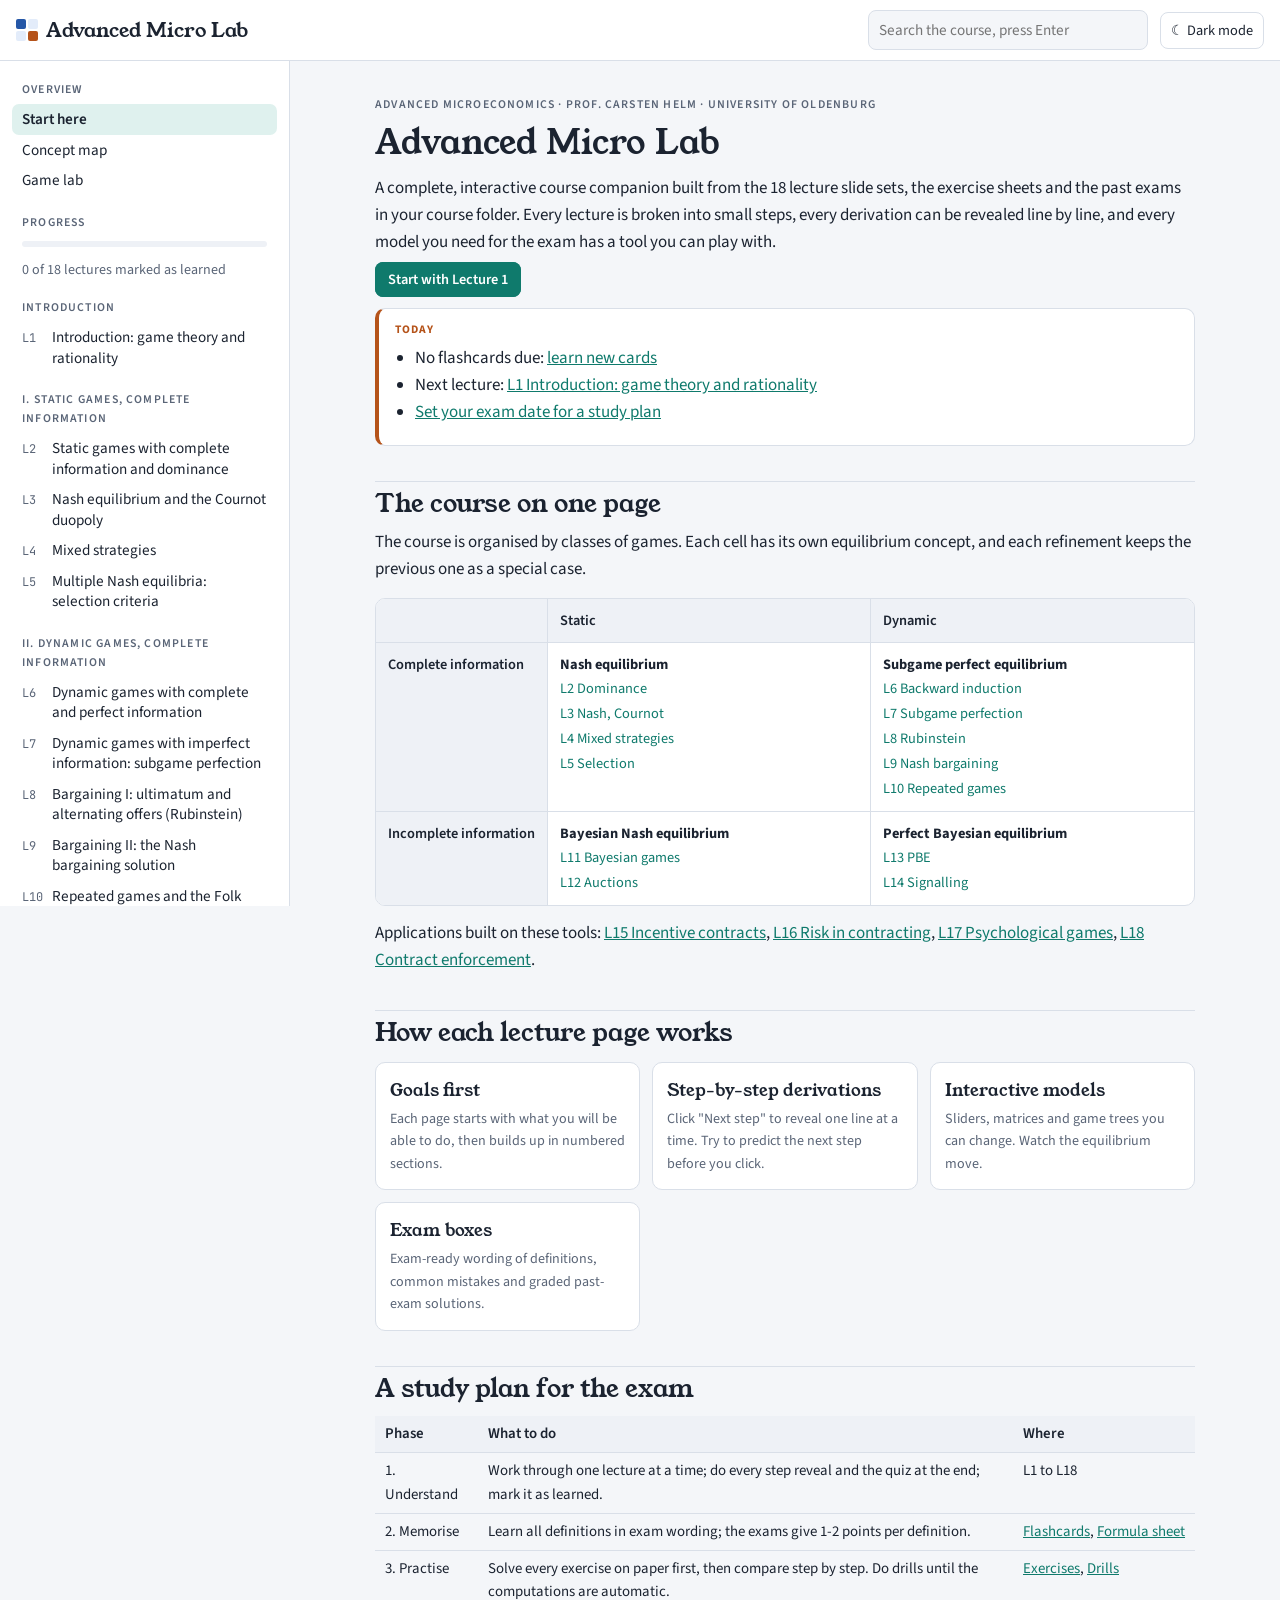
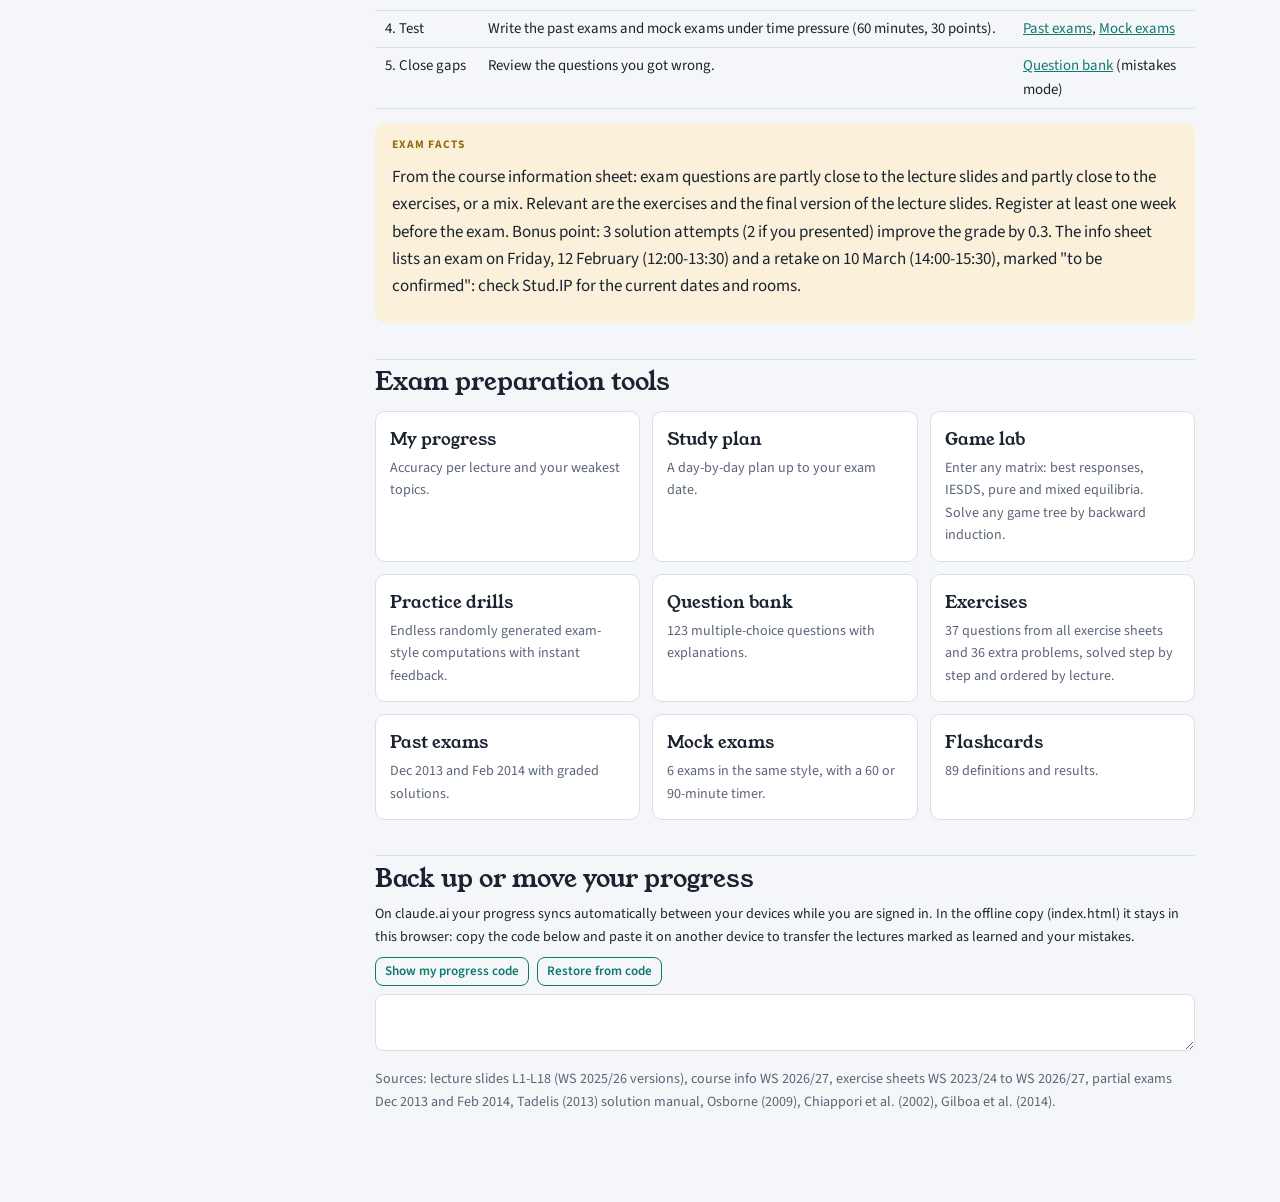
==== app/index.html @ cdda1985 "Advanced Micro Lab: interactive study app for Advanced Microeconomics" ====
<!doctype html>
<html lang="en">
<head>
<meta charset="utf-8">
<meta name="viewport" content="width=device-width, initial-scale=1, viewport-fit=cover">
<title>Advanced Micro Lab</title>
<meta name="claude:viewport-fit-sides" content="cover">
<link rel="preconnect" href="https://fonts.googleapis.com">
<link rel="stylesheet" href="https://fonts.googleapis.com/css2?family=Young+Serif&family=Source+Sans+3:ital,wght@0,400;0,600;0,700;1,400&family=JetBrains+Mono:wght@400;600;700&display=swap">
<link rel="stylesheet" href="style.css">
<script>
window.MathJax = { tex: { inlineMath: [['\\(', '\\)']], displayMath: [['\\[', '\\]']] }, svg: { fontCache: 'global' }, startup: { typeset: false }, options: { enableMenu: false } };
</script>
<script src="vendor/tex-svg.min.js" async id="MathJax-script" onerror="var s=document.createElement('script');s.src='https://cdnjs.cloudflare.com/ajax/libs/mathjax/3.2.2/es5/tex-svg.min.js';s.async=true;s.onload=function(){var w=setInterval(function(){if(window.MathJax&&MathJax.typesetPromise){clearInterval(w);MathJax.typesetPromise([document.getElementById('main')]).catch(function(){});}},100)};document.head.appendChild(s);"></script>
</head>
<body>
<header class="topbar">
  <button class="iconbtn" id="menuBtn" type="button" aria-label="Open course menu">Menu</button>
  <a class="brand" href="#home"><span class="brand-mark" aria-hidden="true"><span></span><span></span><span></span><span></span></span><span class="brand-text"><span class="bt-long">Advanced </span>Micro Lab</span></a>
  <span class="spacer"></span>
  <div class="search"><input id="search" type="search" placeholder="Search the course, press Enter" aria-label="Search"></div>
  <button class="iconbtn" id="searchBtn" type="button" aria-label="Search the course" aria-expanded="false">Search</button>
  <button class="iconbtn" id="themeBtn" type="button">Theme</button>
</header>
<div class="shell">
  <aside class="sidebar" id="sidebar"><nav id="nav" aria-label="Course"></nav></aside>
  <main id="main"></main>
</div>
<script src="core.js"></script>
<script src="tree-solutions.js"></script>
<script src="content-a.js"></script>
<script src="content-b.js"></script>
<script src="content-c.js"></script>
<script src="content-d.js"></script>
<script src="content-e.js"></script>
<script src="content-f.js"></script>
<script src="content-g.js"></script>
<script src="content-h.js"></script>
<script src="content-i.js"></script>
<script src="content-j.js"></script>
<script src="exercise-tools.js"></script>
<script src="widgets.js"></script>
<script src="ai.js"></script>
<script src="cloud.js"></script>
<script src="app.js"></script>
<script>
document.getElementById('MathJax-script').addEventListener('load', function () {
  var wait = setInterval(function () { if (window.MathJax && MathJax.typesetPromise) { clearInterval(wait); MathJax.typesetPromise([document.getElementById('main')]).catch(function () {}); } }, 100);
});
</script>
</body>
</html>
---- app/style.css ----
/* Layout: sticky top bar, left course map, centered reading column; widgets break slightly wider than text. */
:root {
  --paper: #f4f6f9;
  --surface: #ffffff;
  --surface-2: #eef1f6;
  --ink: #1b2330;
  --muted: #5a6577;
  --line: #d9dfe8;
  --accent: #0f7a6c;
  --accent-soft: #dff1ee;
  --p1: #2557a7;
  --p1-soft: #e3ecfa;
  --p2: #b5531a;
  --p2-soft: #fbeadf;
  --good: #1f8a4c;
  --good-soft: #e1f3e8;
  --bad: #b93a2e;
  --bad-soft: #f8e3e0;
  --warn: #9a6a12;
  --warn-soft: #fbf0d9;
  --ne: #f5d76e;
  --shadow: 0 1px 2px rgba(20, 30, 50, .06), 0 4px 14px rgba(20, 30, 50, .05);
  --f-display: "Young Serif", "Georgia", "Times New Roman", serif;
  --f-body: "Source Sans 3", "Segoe UI", "Helvetica Neue", Arial, sans-serif;
  --f-mono: "JetBrains Mono", "SFMono-Regular", Menlo, Consolas, monospace;
  --radius: 10px;
}
@media (prefers-color-scheme: dark) {
  :root:not([data-theme="light"]) {
    --paper: #12161d; --surface: #1a2029; --surface-2: #222a35; --ink: #e5e9f0; --muted: #9aa5b5; --line: #2d3644;
    --accent: #3cc2ae; --accent-soft: #163a36; --p1: #84aef2; --p1-soft: #1c2a42; --p2: #f0a066; --p2-soft: #3a2618;
    --good: #5fcf8c; --good-soft: #17301f; --bad: #f08578; --bad-soft: #3a1d1a; --warn: #e6b955; --warn-soft: #352a12;
    --ne: #6b5a17; --shadow: 0 1px 2px rgba(0,0,0,.3); color-scheme: dark;
  }
}
:root[data-theme="dark"] {
  --paper: #12161d; --surface: #1a2029; --surface-2: #222a35; --ink: #e5e9f0; --muted: #9aa5b5; --line: #2d3644;
  --accent: #3cc2ae; --accent-soft: #163a36; --p1: #84aef2; --p1-soft: #1c2a42; --p2: #f0a066; --p2-soft: #3a2618;
  --good: #5fcf8c; --good-soft: #17301f; --bad: #f08578; --bad-soft: #3a1d1a; --warn: #e6b955; --warn-soft: #352a12;
  --ne: #6b5a17; --shadow: 0 1px 2px rgba(0,0,0,.3); color-scheme: dark;
}

* { box-sizing: border-box; }
html, body { background: var(--paper); color: var(--ink); }
body { font-family: var(--f-body); font-size: 17px; line-height: 1.6; margin: 0; }
body::before { content: ""; position: fixed; inset: 0 0 auto; height: env(safe-area-inset-top, 0px); z-index: 10; background: var(--surface); }
a { color: var(--accent); }
:focus-visible { outline: 2px solid var(--accent); outline-offset: 2px; border-radius: 4px; }
h1, h2, h3, h4 { font-family: var(--f-display); font-weight: 400; text-wrap: balance; line-height: 1.25; }
h1 { font-size: 2.1rem; margin: .2em 0 .3em; }
h2 { font-size: 1.55rem; margin: 2.2rem 0 .6rem; padding-top: .4rem; border-top: 1px solid var(--line); }
h3 { font-size: 1.22rem; margin: 1.6rem 0 .5rem; }
h4 { font-size: 1.05rem; margin: 1.2rem 0 .4rem; }
p { margin: .6em 0; }
code, .mono { font-family: var(--f-mono); font-size: .88em; }
.muted { color: var(--muted); }
.small { font-size: .88rem; }
.eyebrow { font-size: .74rem; letter-spacing: .1em; text-transform: uppercase; color: var(--muted); font-weight: 600; }

/* top bar */
.topbar {
  position: sticky; top: env(safe-area-inset-top, 0px); z-index: 20; background: var(--surface);
  border-bottom: 1px solid var(--line); display: flex; align-items: center; gap: 12px;
  padding-block: 10px; padding-left: max(16px, env(safe-area-inset-left, 0px)); padding-right: max(16px, env(safe-area-inset-right, 0px));
}
.brand { font-family: var(--f-display); font-size: 1.25rem; color: var(--ink); text-decoration: none; white-space: nowrap; display: flex; align-items: center; gap: 8px; }
.brand-mark { display: inline-grid; grid-template-columns: 1fr 1fr; width: 22px; height: 22px; gap: 2px; }
.brand-mark span { border-radius: 2px; background: var(--p1-soft); }
.brand-mark span:nth-child(1) { background: var(--p1); }
.brand-mark span:nth-child(4) { background: var(--p2); }
.topbar .spacer { flex: 1; }
.search { flex: 0 1 280px; min-width: 0; }
.search input { width: 100%; padding: 7px 10px; border: 1px solid var(--line); border-radius: 8px; background: var(--paper); color: var(--ink); font: inherit; font-size: .95rem; }
.iconbtn { border: 1px solid var(--line); background: var(--surface); color: var(--ink); border-radius: 8px; padding: 6px 10px; cursor: pointer; font: inherit; font-size: .9rem; }
.iconbtn:hover { border-color: var(--accent); }
#menuBtn { display: none; }

/* shell */
.shell { display: grid; grid-template-columns: 290px minmax(0, 1fr); min-height: calc(100vh - 56px); }
.sidebar { border-right: 1px solid var(--line); background: var(--surface); padding: 16px 12px 40px; position: sticky; top: calc(env(safe-area-inset-top, 0px) + 55px); height: calc(100vh - 55px); overflow-y: auto; }
.nav-group { margin-bottom: 14px; }
.nav-group > .eyebrow { padding: 4px 10px; display: block; }
.nav a { display: flex; align-items: baseline; gap: 8px; padding: 5px 10px; border-radius: 7px; color: var(--ink); text-decoration: none; font-size: .95rem; line-height: 1.35; }
.nav a:hover { background: var(--surface-2); }
.nav a.active { background: var(--accent-soft); color: var(--ink); font-weight: 600; }
.nav a .num { font-family: var(--f-mono); font-size: .75rem; color: var(--muted); min-width: 22px; }
.nav a .done { margin-left: auto; color: var(--good); font-size: .8rem; }
.progressbar { height: 6px; background: var(--surface-2); border-radius: 4px; overflow: hidden; margin: 4px 10px 12px; }
.progressbar > div { height: 100%; background: var(--accent); width: 0; transition: width .3s; }

main { min-width: 0; padding-block: 28px 80px; padding-left: max(16px, env(safe-area-inset-left, 0px)); padding-right: max(16px, env(safe-area-inset-right, 0px)); }
.page { max-width: 820px; margin: 0 auto; }
.page.wide { max-width: 1040px; }

/* lesson header */
.lesson-head { display: grid; gap: 6px; margin-bottom: 18px; }
.lesson-meta { display: flex; flex-wrap: wrap; gap: 8px; }
.chip { display: inline-flex; align-items: center; gap: 4px; font-size: .78rem; padding: 2px 9px; border-radius: 999px; background: var(--surface-2); color: var(--muted); border: 1px solid var(--line); }
.chip.p1 { background: var(--p1-soft); color: var(--p1); border-color: transparent; }
.chip.p2 { background: var(--p2-soft); color: var(--p2); border-color: transparent; }
.chip.acc { background: var(--accent-soft); color: var(--accent); border-color: transparent; }
.goals { background: var(--surface); border: 1px solid var(--line); border-radius: var(--radius); padding: 12px 18px; }
.goals ul { margin: 6px 0; padding-left: 20px; }
.toc { display: flex; flex-wrap: wrap; gap: 6px; margin: 12px 0 0; }
.toc a { font-size: .82rem; text-decoration: none; padding: 3px 9px; border-radius: 6px; border: 1px solid var(--line); color: var(--muted); background: var(--surface); }
.toc a:hover { color: var(--accent); border-color: var(--accent); }

/* boxes */
.box { border-radius: var(--radius); padding: 12px 16px; margin: 14px 0; border: 1px solid var(--line); background: var(--surface); }
.box > .lbl { font-size: .72rem; letter-spacing: .09em; text-transform: uppercase; font-weight: 700; display: block; margin-bottom: 2px; }
.box.def { border-left: 4px solid var(--p1); }
.box.def > .lbl { color: var(--p1); }
.box.en { background: var(--surface-2); border-style: dashed; }
.box.en > .lbl { color: var(--muted); }
.box.en p, .box.en li { font-style: italic; }
.box.ex { border-left: 4px solid var(--accent); }
.box.ex > .lbl { color: var(--accent); }
.box.intu { background: var(--accent-soft); border-color: transparent; }
.box.intu > .lbl { color: var(--accent); }
.box.warn { background: var(--bad-soft); border-color: transparent; }
.box.warn > .lbl { color: var(--bad); }
.box.tip { background: var(--warn-soft); border-color: transparent; }
.box.tip > .lbl { color: var(--warn); }
.box.thm { border-left: 4px solid var(--p2); }
.box.thm > .lbl { color: var(--p2); }
.box ul, .box ol { padding-left: 20px; margin: 6px 0; }

/* step reveal */
.reveal { border: 1px solid var(--line); border-radius: var(--radius); background: var(--surface); margin: 14px 0; overflow: hidden; }
.reveal-head { display: flex; align-items: center; gap: 10px; padding: 10px 14px; background: var(--surface-2); flex-wrap: wrap; }
.reveal-head strong { flex: 1; min-width: 160px; }
.reveal ol.steps { margin: 0; padding: 10px 16px 12px 40px; }
.reveal ol.steps > li { margin: 6px 0; padding: 4px 0; }
.reveal ol.steps > li.hidden-step { display: none; }
.reveal ol.steps > li.just { animation: fadein .35s ease; }
@keyframes fadein { from { opacity: .2; transform: translateY(4px); } to { opacity: 1; transform: none; } }
@media (prefers-reduced-motion: reduce) { * { animation: none !important; transition: none !important; } }
.btn { border: 1px solid var(--accent); background: var(--accent); color: var(--surface); padding: 6px 12px; border-radius: 8px; cursor: pointer; font: inherit; font-size: .9rem; font-weight: 600; }
.btn.ghost { background: transparent; color: var(--accent); }
.btn:disabled { opacity: .45; cursor: default; }
.btn.sm { padding: 3px 9px; font-size: .82rem; }

details.sol { border: 1px solid var(--line); border-radius: var(--radius); background: var(--surface); margin: 10px 0; }
details.sol > summary { cursor: pointer; padding: 9px 14px; font-weight: 600; color: var(--accent); list-style: none; }
details.sol > summary::-webkit-details-marker { display: none; }
details.sol > summary::before { content: "+ "; font-family: var(--f-mono); }
details.sol[open] > summary::before { content: "- "; }
details.sol > .sol-body { padding: 4px 16px 12px; border-top: 1px solid var(--line); }

/* payoff matrices */
.mxwrap { overflow-x: auto; margin: 12px 0; }
table.mx { border-collapse: collapse; margin: 0 auto; font-family: var(--f-mono); font-size: .92rem; }
table.mx td, table.mx th { padding: 7px 12px; text-align: center; border: 1px solid var(--line); white-space: nowrap; }
table.mx th { font-family: var(--f-body); font-weight: 600; font-size: .85rem; background: var(--surface-2); }
table.mx th.pl1 { color: var(--p1); }
table.mx th.pl2 { color: var(--p2); }
table.mx th.blank { background: transparent; border: none; }
table.mx td { background: var(--surface); }
table.mx td.ne { background: var(--ne); }
table.mx td.dead { opacity: .3; text-decoration: line-through; }
table.mx .u1 { color: var(--p1); }
table.mx .u2 { color: var(--p2); }
table.mx .br { text-decoration: underline; text-decoration-thickness: 2px; text-underline-offset: 3px; font-weight: 700; }
.mxcap { text-align: center; font-size: .82rem; color: var(--muted); margin-top: 4px; }

/* data tables */
.tbl { overflow-x: auto; margin: 12px 0; }
.tbl table { border-collapse: collapse; width: 100%; font-size: .93rem; }
.tbl th, .tbl td { border-bottom: 1px solid var(--line); padding: 6px 10px; text-align: left; vertical-align: top; }
.tbl th { font-weight: 600; background: var(--surface-2); }
.tbl td.num, .tbl th.num { text-align: right; font-variant-numeric: tabular-nums; font-family: var(--f-mono); font-size: .88rem; }

/* widgets */
.w { margin: 18px 0; }
.widget { border: 1px solid var(--line); background: var(--surface); border-radius: 12px; box-shadow: var(--shadow); overflow: hidden; }
.widget-head { display: flex; align-items: center; gap: 10px; padding: 10px 16px; border-bottom: 1px solid var(--line); flex-wrap: wrap; }
.widget-head .ttl { font-weight: 700; flex: 1; min-width: 180px; }
.widget-head .tag { font-size: .7rem; letter-spacing: .1em; text-transform: uppercase; color: var(--accent); font-weight: 700; }
.widget-body { padding: 14px 16px; display: grid; gap: 12px; }
.wgrid { display: grid; grid-template-columns: minmax(0, 1fr) minmax(0, 1fr); gap: 16px; align-items: start; }
.wgrid > * { min-width: 0; }
.controls { display: grid; gap: 10px; }
.ctl { display: grid; grid-template-columns: minmax(80px, auto) 1fr 64px; gap: 10px; align-items: center; font-size: .92rem; }
.ctl input[type=range] { width: 100%; accent-color: var(--accent); }
.ctl output { font-family: var(--f-mono); font-size: .86rem; text-align: right; font-variant-numeric: tabular-nums; }
.readout { background: var(--surface-2); border-radius: 8px; padding: 10px 12px; font-size: .93rem; }
.readout .big { font-family: var(--f-mono); font-size: 1.05rem; font-weight: 700; }
.kv { display: grid; grid-template-columns: auto 1fr; gap: 3px 14px; font-variant-numeric: tabular-nums; }
.kv dt { color: var(--muted); }
.kv dd { margin: 0; font-family: var(--f-mono); font-size: .9rem; }
svg.plot { width: 100%; height: auto; display: block; }
svg.plot text { fill: var(--muted); font-family: var(--f-body); font-size: 11px; }
svg.plot .axis { stroke: var(--muted); stroke-width: 1; }
svg.plot .grid { stroke: var(--line); stroke-width: 1; }
svg.plot .c1 { stroke: var(--p1); fill: none; stroke-width: 2.5; }
svg.plot .c2 { stroke: var(--p2); fill: none; stroke-width: 2.5; }
svg.plot .ca { stroke: var(--accent); fill: none; stroke-width: 2.5; }
svg.plot .cm { stroke: var(--muted); fill: none; stroke-width: 1.5; stroke-dasharray: 4 4; }
svg.plot .dot { fill: var(--ink); }
svg.plot .dot-a { fill: var(--accent); }
svg.plot .dot-1 { fill: var(--p1); }
svg.plot .dot-2 { fill: var(--p2); }
svg.plot .area { fill: var(--accent-soft); stroke: none; }
svg.plot .area2 { fill: var(--p1-soft); stroke: none; }
svg.plot text.lbl1 { fill: var(--p1); font-weight: 600; }
svg.plot text.lbl2 { fill: var(--p2); font-weight: 600; }
svg.plot text.lbla { fill: var(--accent); font-weight: 600; }
svg.plot text.ink { fill: var(--ink); }
.legend { display: flex; gap: 14px; flex-wrap: wrap; font-size: .82rem; color: var(--muted); }
.legend span::before { content: ""; display: inline-block; width: 14px; height: 3px; margin-right: 5px; vertical-align: middle; background: currentColor; }
.legend .l1 { color: var(--p1); } .legend .l2 { color: var(--p2); } .legend .la { color: var(--accent); } .legend .lm { color: var(--muted); }
select, input[type=number], input[type=text], input[type=password], input[type=date] { font: inherit; font-size: .92rem; padding: 5px 8px; border: 1px solid var(--line); border-radius: 7px; background: var(--surface); color: var(--ink); }
input[type=number] { width: 80px; }
.row { display: flex; gap: 8px; flex-wrap: wrap; align-items: center; }
.pill { display: inline-block; padding: 1px 9px; border-radius: 999px; font-size: .8rem; font-weight: 600; }
.pill.ok { background: var(--good-soft); color: var(--good); }
.pill.no { background: var(--bad-soft); color: var(--bad); }
.pill.mid { background: var(--warn-soft); color: var(--warn); }
.log { font-size: .9rem; display: grid; gap: 4px; }
.log div { padding: 4px 8px; border-radius: 6px; background: var(--surface-2); }

/* matrix lab */
.edit-mx { border-collapse: collapse; margin: 0 auto; }
.edit-mx td, .edit-mx th { border: 1px solid var(--line); padding: 4px; text-align: center; }
.edit-mx th { background: var(--surface-2); font-size: .85rem; }
.edit-mx input { width: 46px; text-align: center; padding: 3px; font-family: var(--f-mono); font-size: .85rem; }
.edit-mx input.i1 { color: var(--p1); }
.edit-mx input.i2 { color: var(--p2); }
.edit-mx input.lab { width: 64px; font-family: var(--f-body); }
.edit-mx td.ne { background: var(--ne); }
.edit-mx td.dead { opacity: .3; }
.edit-mx input.br { font-weight: 800; text-decoration: underline; }

/* tree */
svg.tree { width: 100%; height: auto; display: block; }
svg.tree .edge { stroke: var(--muted); stroke-width: 1.6; }
svg.tree .edge.on { stroke: var(--accent); stroke-width: 3.5; }
svg.tree .edge.off { stroke-dasharray: 3 4; opacity: .5; }
svg.tree .node { fill: var(--surface); stroke: var(--ink); stroke-width: 1.5; }
svg.tree .node.p1 { fill: var(--p1); stroke: var(--p1); }
svg.tree .node.p2 { fill: var(--p2); stroke: var(--p2); }
svg.tree .node.p3 { fill: var(--good); stroke: var(--good); }
svg.tree .node.nat { fill: var(--surface); stroke: var(--muted); }
svg.tree .node.solved { stroke: var(--accent); stroke-width: 4; }
svg.tree .term { fill: var(--muted); }
svg.tree text { font-family: var(--f-body); font-size: 12px; fill: var(--ink); }
svg.tree text.act { fill: var(--muted); font-style: italic; }
svg.tree text.pl { font-weight: 700; font-size: 12px; }
svg.tree text.pay1 { fill: var(--p1); font-family: var(--f-mono); font-size: 11.5px; font-weight: 600; }
svg.tree text.pay2 { fill: var(--p2); font-family: var(--f-mono); font-size: 11.5px; font-weight: 600; }
svg.tree text.pay3 { fill: var(--good); font-family: var(--f-mono); font-size: 11.5px; font-weight: 600; }
svg.tree text.val { fill: var(--accent); font-family: var(--f-mono); font-size: 11px; font-weight: 700; }
svg.tree .info { stroke: var(--muted); stroke-width: 1.5; stroke-dasharray: 5 4; fill: none; }
.treewrap { overflow-x: auto; }
.treewrap svg { min-width: 380px; }

/* quiz */
.quiz { border: 1px solid var(--line); border-radius: var(--radius); background: var(--surface); padding: 14px 16px; margin: 18px 0; }
.quiz .qhead { display: flex; justify-content: space-between; gap: 10px; align-items: baseline; flex-wrap: wrap; }
.q { padding: 10px 0; border-top: 1px solid var(--line); }
.q:first-of-type { border-top: none; }
.q .qt { font-weight: 600; margin-bottom: 6px; }
.opts { display: grid; gap: 6px; }
.opt { text-align: left; border: 1px solid var(--line); background: var(--surface); color: var(--ink); border-radius: 8px; padding: 7px 11px; cursor: pointer; font: inherit; font-size: .95rem; }
.opt:hover:not(:disabled) { border-color: var(--accent); }
.opt.right { background: var(--good-soft); border-color: var(--good); }
.opt.wrong { background: var(--bad-soft); border-color: var(--bad); }
.opt:disabled { cursor: default; }
.why { margin-top: 8px; font-size: .93rem; padding: 8px 11px; background: var(--surface-2); border-radius: 8px; }

/* cards & home */
.grid-cards { display: grid; grid-template-columns: repeat(auto-fill, minmax(230px, 1fr)); gap: 12px; margin: 14px 0; }
.card { border: 1px solid var(--line); border-radius: var(--radius); background: var(--surface); padding: 14px; text-decoration: none; color: var(--ink); display: grid; gap: 4px; align-content: start; }
.card:hover { border-color: var(--accent); }
.card .t { font-family: var(--f-display); font-size: 1.05rem; }
.card .d { font-size: .88rem; color: var(--muted); }
.quad { display: grid; grid-template-columns: auto 1fr 1fr; gap: 0; border: 1px solid var(--line); border-radius: var(--radius); overflow: hidden; background: var(--surface); margin: 14px 0; }
.quad > div { padding: 10px 12px; border-right: 1px solid var(--line); border-bottom: 1px solid var(--line); font-size: .9rem; }
.quad > div:nth-child(3n) { border-right: none; }
.quad > div:nth-last-child(-n+3) { border-bottom: none; }
.quad .hd { background: var(--surface-2); font-weight: 600; }
.quad a { text-decoration: none; display: block; padding: 1px 0; }

.flash { perspective: 1000px; max-width: 560px; margin: 0 auto; }
.flash-inner { min-height: 220px; border: 1px solid var(--line); border-radius: 14px; background: var(--surface); box-shadow: var(--shadow); padding: 22px; display: grid; align-content: center; gap: 10px; cursor: pointer; text-align: center; }
.flash-inner .front { font-family: var(--f-display); font-size: 1.35rem; }
.flash-inner .back { font-size: 1rem; text-align: left; }

.drill { border: 1px solid var(--line); border-radius: var(--radius); background: var(--surface); padding: 14px 16px; margin: 12px 0; display: grid; gap: 10px; }
.drill .ans { display: flex; gap: 8px; flex-wrap: wrap; align-items: center; }
.drill .ans input { width: 110px; }

.timer { font-family: var(--f-mono); font-size: 1.3rem; font-weight: 700; }
.mark-done { display: flex; justify-content: space-between; align-items: center; gap: 12px; flex-wrap: wrap; border: 1px solid var(--line); background: var(--surface); border-radius: var(--radius); padding: 12px 16px; margin-top: 30px; }
.pager { display: flex; justify-content: space-between; gap: 10px; margin-top: 16px; flex-wrap: wrap; }
.pager a { text-decoration: none; border: 1px solid var(--line); border-radius: 8px; padding: 8px 12px; background: var(--surface); color: var(--ink); max-width: 48%; }
.pager a:hover { border-color: var(--accent); }
.pager .eyebrow { display: block; }
mjx-container { overflow-x: auto; overflow-y: hidden; max-width: 100%; }
mjx-container[display="true"] { padding: 4px 0; }
.searchres a { display: block; padding: 8px 10px; border-bottom: 1px solid var(--line); text-decoration: none; color: var(--ink); }
.searchres a:hover { background: var(--surface-2); }

@media (max-width: 900px) {
  .shell { grid-template-columns: 1fr; }
  .sidebar { position: fixed; top: calc(env(safe-area-inset-top, 0px) + 55px); left: 0; bottom: 0; width: min(320px, 86vw); z-index: 30; transform: translateX(-105%); transition: transform .2s; height: auto; box-shadow: var(--shadow); padding-left: max(12px, env(safe-area-inset-left, 0px)); }
  .sidebar.open { transform: none; }
  #menuBtn { display: inline-block; }
  .wgrid { grid-template-columns: 1fr; }
  .search { display: none; }
  h1 { font-size: 1.7rem; }
  body { font-size: 16px; }
  .quad { grid-template-columns: 1fr; }
  .quad > div { border-right: none; }
  .quad > div:nth-last-child(-n+3) { border-bottom: 1px solid var(--line); }
}

/* Phone-width fixes: brand truncates, inline formulas scroll, selects shrink. */
.brand { min-width: 0; overflow: hidden; }
.brand-text { overflow: hidden; text-overflow: ellipsis; white-space: nowrap; min-width: 0; }
.iconbtn { flex-shrink: 0; }
select { max-width: 100%; }
mjx-container:not([display]) { display: inline-block; max-width: 100%; overflow-x: auto; overflow-y: hidden; vertical-align: middle; }
@media (max-width: 480px) {
  .topbar { gap: 8px; }
  .brand { font-size: 1.05rem; }
  .ctl { grid-template-columns: 1fr 56px; }
  .ctl > span { grid-column: 1 / -1; }
  table.mx td, table.mx th { padding: 6px 8px; }
}

/* Answer boxes, Ask Claude, concept map. */
.ansbox { display: grid; gap: 6px; margin: 10px 0; }
.anstext, .ask-in, .drill textarea { width: 100%; font: inherit; font-size: .95rem; padding: 8px 10px; border: 1px solid var(--line); border-radius: 8px; background: var(--surface); color: var(--ink); resize: vertical; }
.rubric { display: grid; gap: 4px; padding: 8px 10px; border-radius: 8px; background: var(--surface-2); }
.rubric-row { flex-wrap: nowrap; align-items: flex-start; }
.rubric-row span { min-width: 0; }
.ask-log { display: grid; gap: 8px; margin: 6px 0; }
.ask-q { justify-self: end; max-width: 85%; background: var(--accent-soft); padding: 7px 11px; border-radius: 10px; }
.ask-a { max-width: 100%; background: var(--surface-2); padding: 9px 12px; border-radius: 10px; white-space: normal; overflow-wrap: anywhere; }
#syncStatus { flex-shrink: 0; }
svg.cm { width: 100%; height: auto; min-width: 560px; display: block; }
.cm-box { fill: var(--surface); stroke: var(--line); stroke-width: 1.5; }
.cm-title { fill: var(--ink); font-family: var(--f-display); font-size: 18px; }
.cm-sub { fill: var(--muted); font-family: var(--f-body); font-size: 12.5px; font-style: italic; }
.cm-link { fill: var(--accent); font-family: var(--f-body); font-size: 13px; text-decoration: underline; }
.cm-arrow { stroke: var(--p2); stroke-width: 2.2; }
.cm-headfill { fill: var(--p2); }
.cm-label { fill: var(--p2); font-family: var(--f-body); font-size: 12px; font-weight: 600; }
.cm-axis { fill: var(--muted); font-family: var(--f-body); font-size: 11px; letter-spacing: .12em; font-weight: 700; }

/* Exercises page */
#main h2[id], #main h3[id], .exitem { scroll-margin-top: 72px; }
.exitem { padding-top: 6px; border-top: 1px solid var(--line); margin-top: 22px; }
.exitem h3 { margin-top: 10px; }
.exsrc { display: flex; flex-wrap: wrap; gap: 6px; margin: -4px 0 10px; }
.exq { border: 1px solid var(--line); border-left: 4px solid var(--accent); border-radius: 10px; padding: 12px 16px; margin: 8px 0 14px; background: var(--surface); }
.exq .lbl { display: block; font-size: .72rem; letter-spacing: .08em; text-transform: uppercase; color: var(--accent); font-weight: 700; margin-bottom: 6px; }
.exq ol { margin: 6px 0; }
.exq ol li { margin: 4px 0; }

[hidden] { display: none !important; }
.sync-line { font-size: .8rem; color: var(--accent); padding: 4px 10px 0; }
.extabs { display: flex; flex-wrap: wrap; gap: 6px; align-items: center; }
.extabs a.chip { text-decoration: none; }
.extabs a.chip.acc { font-weight: 700; }

/* Phone: search toggle, short brand, icon theme button, form fields, concept map, course grid. */
#searchBtn { display: none; }
.cm-narrow { display: none; }
.drill { grid-template-columns: minmax(0, 1fr); }
.drill > * { min-width: 0; }
.drill input[type=text], .drill input[type=password], .drill select { width: 100%; }
.cm-card { display: grid; gap: 4px; border: 1px solid var(--line); border-radius: var(--radius); background: var(--surface); padding: 10px 12px; }
.cm-step { color: var(--p2); font-size: .85rem; font-weight: 600; padding: 6px 4px; }
@media (max-width: 900px) {
  #searchBtn { display: inline-block; }
  .topbar.search-open .search { display: block; position: absolute; left: 0; right: 0; top: 100%; flex: none; background: var(--surface); border-bottom: 1px solid var(--line); padding: 8px max(16px, env(safe-area-inset-right, 0px)) 8px max(16px, env(safe-area-inset-left, 0px)); }
  .quad .hd-col, .quad .hd-row { display: none; }
  .quad > div[data-k]::before { content: attr(data-k); display: block; font-size: .72rem; letter-spacing: .08em; text-transform: uppercase; color: var(--muted); font-weight: 700; margin-bottom: 4px; }
}
@media (max-width: 640px) {
  .cm-wide { display: none; }
  .cm-narrow { display: grid; gap: 0; margin: 12px 0; }
}
@media (max-width: 480px) {
  .bt-long { display: none; }
  .tb-text { display: none; }
}
.cm-sep { margin: 14px 0 8px; padding-top: 10px; border-top: 2px dashed var(--line); color: var(--p2); font-size: .85rem; font-weight: 600; }
.xt-lecs { display: flex; flex-wrap: wrap; gap: 6px; }
.xt-lecs label { cursor: pointer; }
.exst { margin-top: 10px; align-items: center; }
.exst .btn[aria-pressed="true"] { font-weight: 700; }
.drill #xt-n, .drill #xt-t { width: auto; }
.xt-body .anstext { margin: 4px 0 10px; }
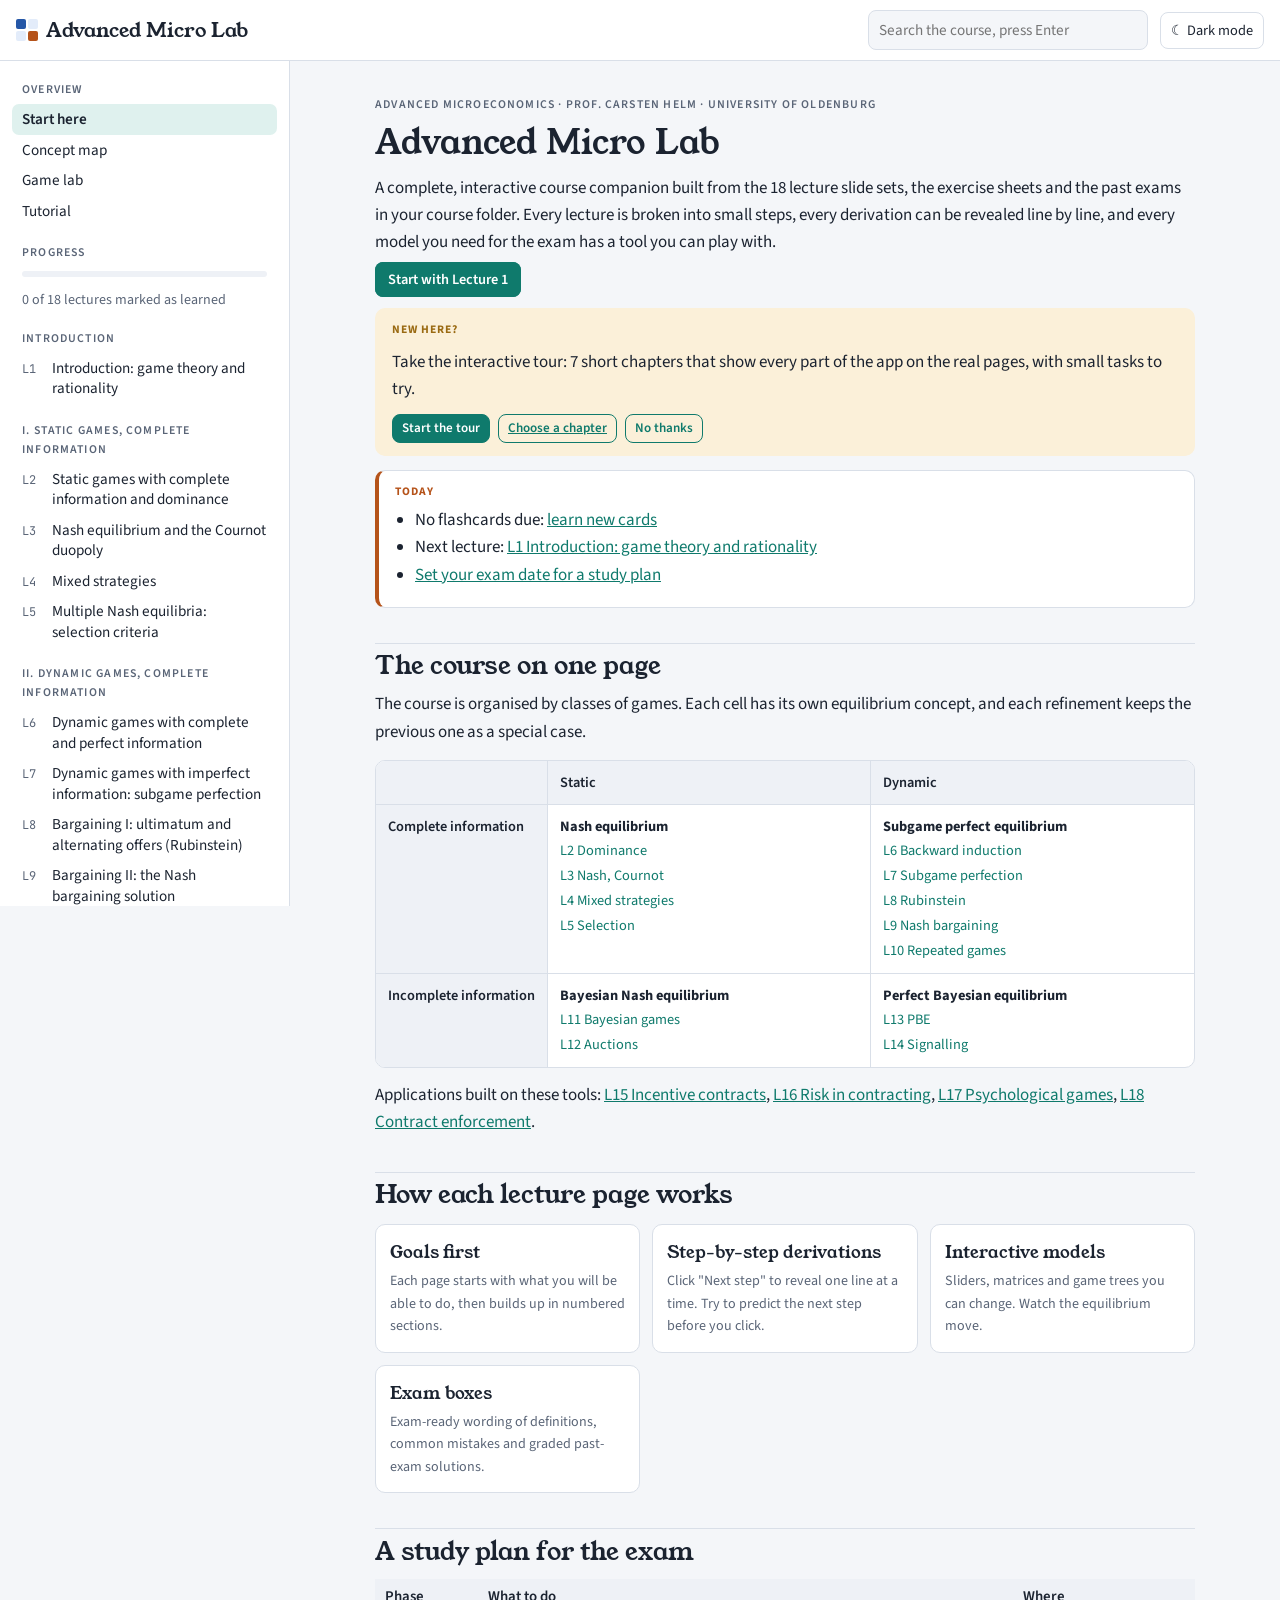
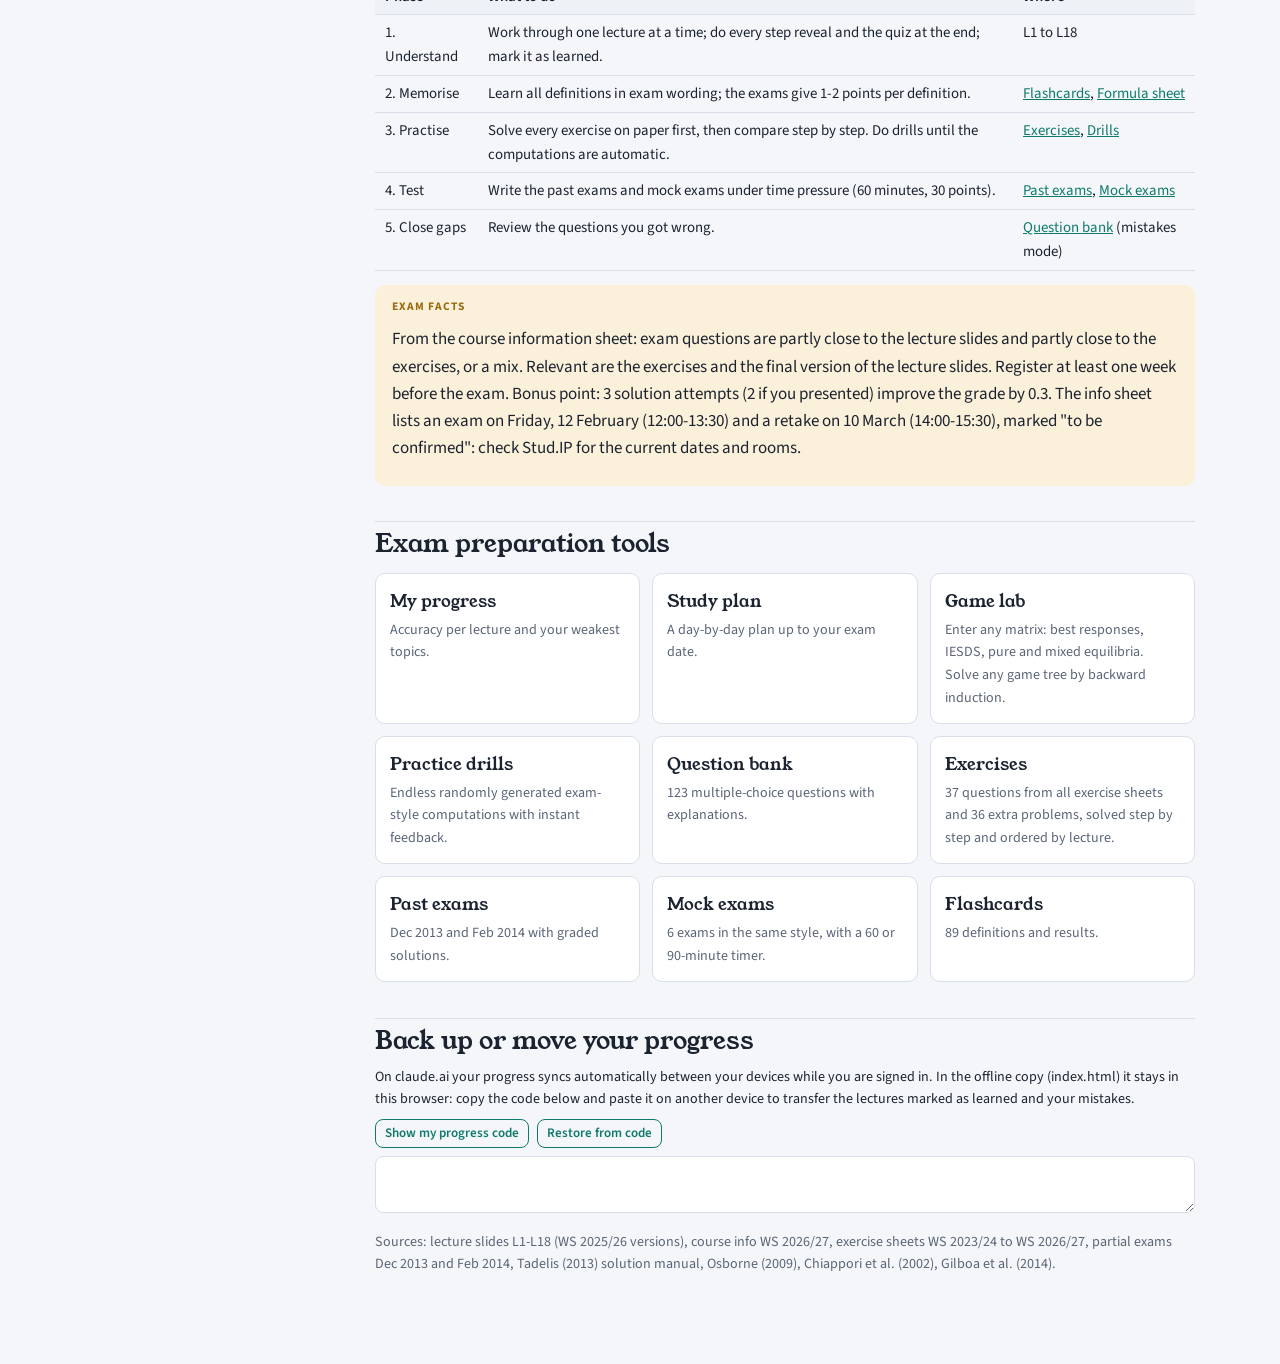
==== commit 02e73d00: "Add an interactive tutorial: guided tour over the real pages in 7 chapters with tasks, resumable" ====
--- a/app/index.html
+++ b/app/index.html
@@ -39,6 +39,7 @@
 <script src="content-i.js"></script>
 <script src="content-j.js"></script>
 <script src="exercise-tools.js"></script>
+<script src="tutorial.js"></script>
 <script src="widgets.js"></script>
 <script src="ai.js"></script>
 <script src="cloud.js"></script>
--- a/app/style.css
+++ b/app/style.css
@@ -394,3 +394,49 @@
 .exst .btn[aria-pressed="true"] { font-weight: 700; }
 .drill #xt-n, .drill #xt-t { width: auto; }
 .xt-body .anstext { margin: 4px 0 10px; }
+.ask-a p { margin: 0 0 8px; }
+.ask-a p:last-child { margin-bottom: 0; }
+.ask-a ul, .ask-a ol { margin: 4px 0 8px; padding-left: 22px; }
+.ask-a li { margin: 3px 0; }
+.ask-a .md-h { font-weight: 700; margin-top: 6px; }
+.ask-a code { font-family: var(--f-mono); font-size: .88em; background: var(--surface); padding: 1px 4px; border-radius: 4px; }
+.ask-a .md-code { font-family: var(--f-mono); font-size: .85em; background: var(--surface); padding: 8px 10px; border-radius: 6px; overflow-x: auto; white-space: pre; }
+.ask-a mjx-container[display="true"] { margin: 6px 0; overflow-x: auto; overflow-y: hidden; }
+.ask-a.streaming::after { content: "▍"; color: var(--accent); animation: blink 1s steps(2) infinite; }
+@keyframes blink { 50% { opacity: 0; } }
+
+/* Ask box: chat-style composer with the button beside the text field. */
+.ask-compose { display: flex; gap: 8px; align-items: flex-end; margin-top: 10px; }
+.ask-compose .ask-in { flex: 1; min-width: 0; min-height: 44px; resize: vertical; }
+.ask-compose .btn { flex-shrink: 0; min-height: 44px; padding: 0 20px; }
+.ask-hint { margin: 6px 0 0; }
+.ask-note { margin: 4px 0 0; color: var(--bad); }
+.ask-note:empty { display: none; }
+
+/* Interactive tutorial */
+.tour { position: fixed; inset: 0; z-index: 100; pointer-events: none; }
+.tour-block { position: fixed; inset: 0; pointer-events: auto; background: transparent; }
+.tour-spot { position: fixed; border-radius: 10px; box-shadow: 0 0 0 4px var(--accent), 0 0 0 9999px rgba(10, 16, 24, .55); transition: all .25s ease; pointer-events: none; }
+.tour-card { position: fixed; z-index: 101; pointer-events: auto; width: min(400px, calc(100vw - 32px)); background: var(--surface); color: var(--ink); border: 1px solid var(--line); border-radius: 14px; box-shadow: 0 18px 50px rgba(0, 0, 0, .35); padding: 16px 18px 14px; }
+.tour-card.center { top: 50%; left: 50%; transform: translate(-50%, -50%); width: min(480px, calc(100vw - 32px)); }
+.tour-card.sheet { left: 0; right: 0; bottom: 0; top: auto; width: auto; border-radius: 16px 16px 0 0; padding-bottom: max(14px, env(safe-area-inset-bottom, 0px)); padding-left: max(16px, env(safe-area-inset-left, 0px)); padding-right: max(16px, env(safe-area-inset-right, 0px)); max-height: 55vh; overflow-y: auto; }
+.tour-card.sheet.top { top: calc(env(safe-area-inset-top, 0px) + 56px); bottom: auto; border-radius: 0 0 16px 16px; }
+.tour-card h3 { margin: 4px 0 6px; font-size: 1.15rem; }
+.tour-meta { font-size: .72rem; letter-spacing: .06em; text-transform: uppercase; color: var(--muted); font-weight: 700; }
+.tour-text { font-size: .95rem; line-height: 1.5; }
+.tour-text p { margin: 6px 0 0; }
+.tour-task { margin-top: 10px; padding: 8px 10px; border-radius: 8px; background: var(--accent-soft); font-size: .92rem; }
+.tour-dots { display: flex; gap: 4px; margin: 12px 0 10px; flex-wrap: wrap; }
+.tour-dots span { width: 18px; height: 4px; border-radius: 2px; background: var(--line); }
+.tour-dots span.past { background: var(--accent-soft); }
+.tour-dots span.on { background: var(--accent); }
+.tour-btns { display: flex; gap: 8px; align-items: center; }
+.tour-btns .spacer { flex: 1; }
+.linkbtn { background: none; border: 0; padding: 0; color: var(--accent); text-decoration: underline; cursor: pointer; font: inherit; font-size: .88rem; margin-left: 4px; }
+.tour-list { display: grid; gap: 10px; margin: 16px 0; }
+.tour-ch { display: flex; gap: 12px; align-items: center; justify-content: space-between; border: 1px solid var(--line); border-radius: var(--radius); background: var(--surface); padding: 12px 14px; }
+.tour-ch h3 { margin: 2px 0 4px; }
+.tour-ch p { margin: 0; }
+.tour-ch > div { min-width: 0; }
+@media (max-width: 480px) { .tour-ch { flex-direction: column; align-items: flex-start; } }
+.tour.nospot .tour-block { background: rgba(10, 16, 24, .55); }
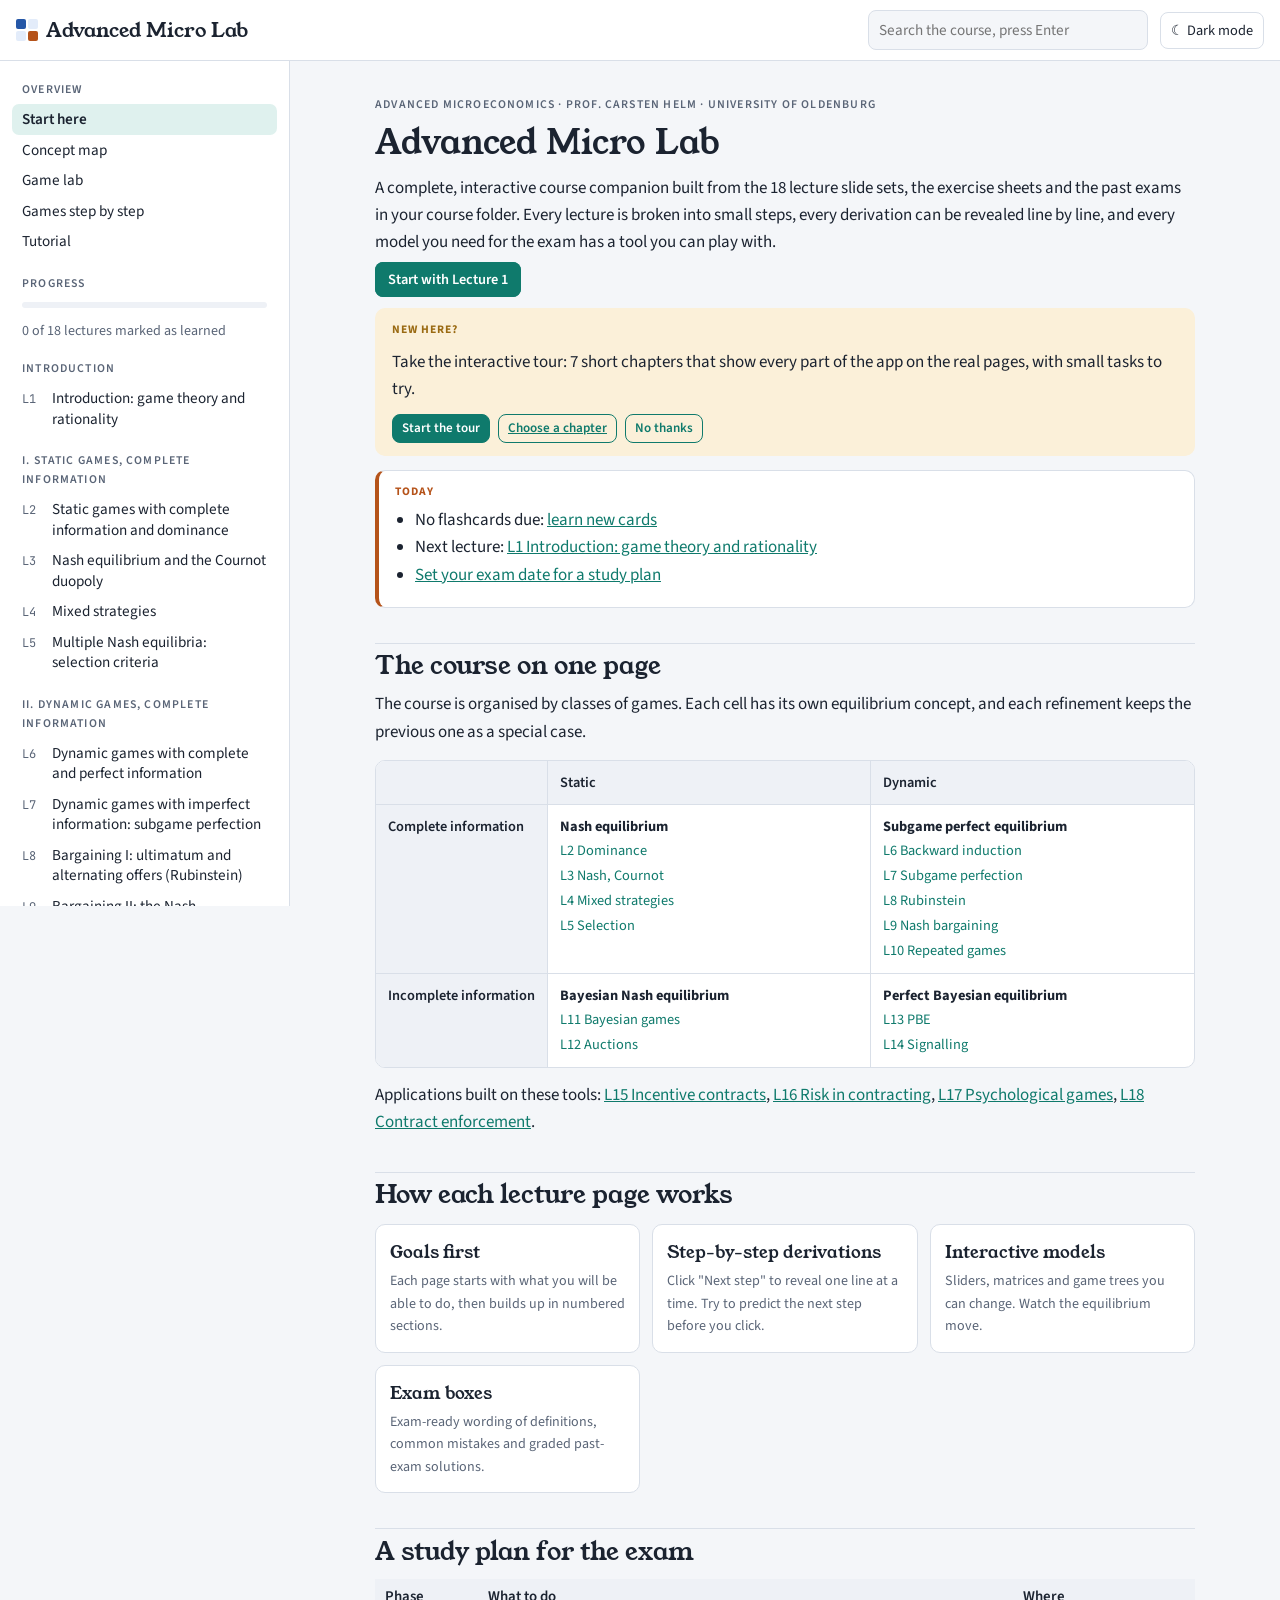
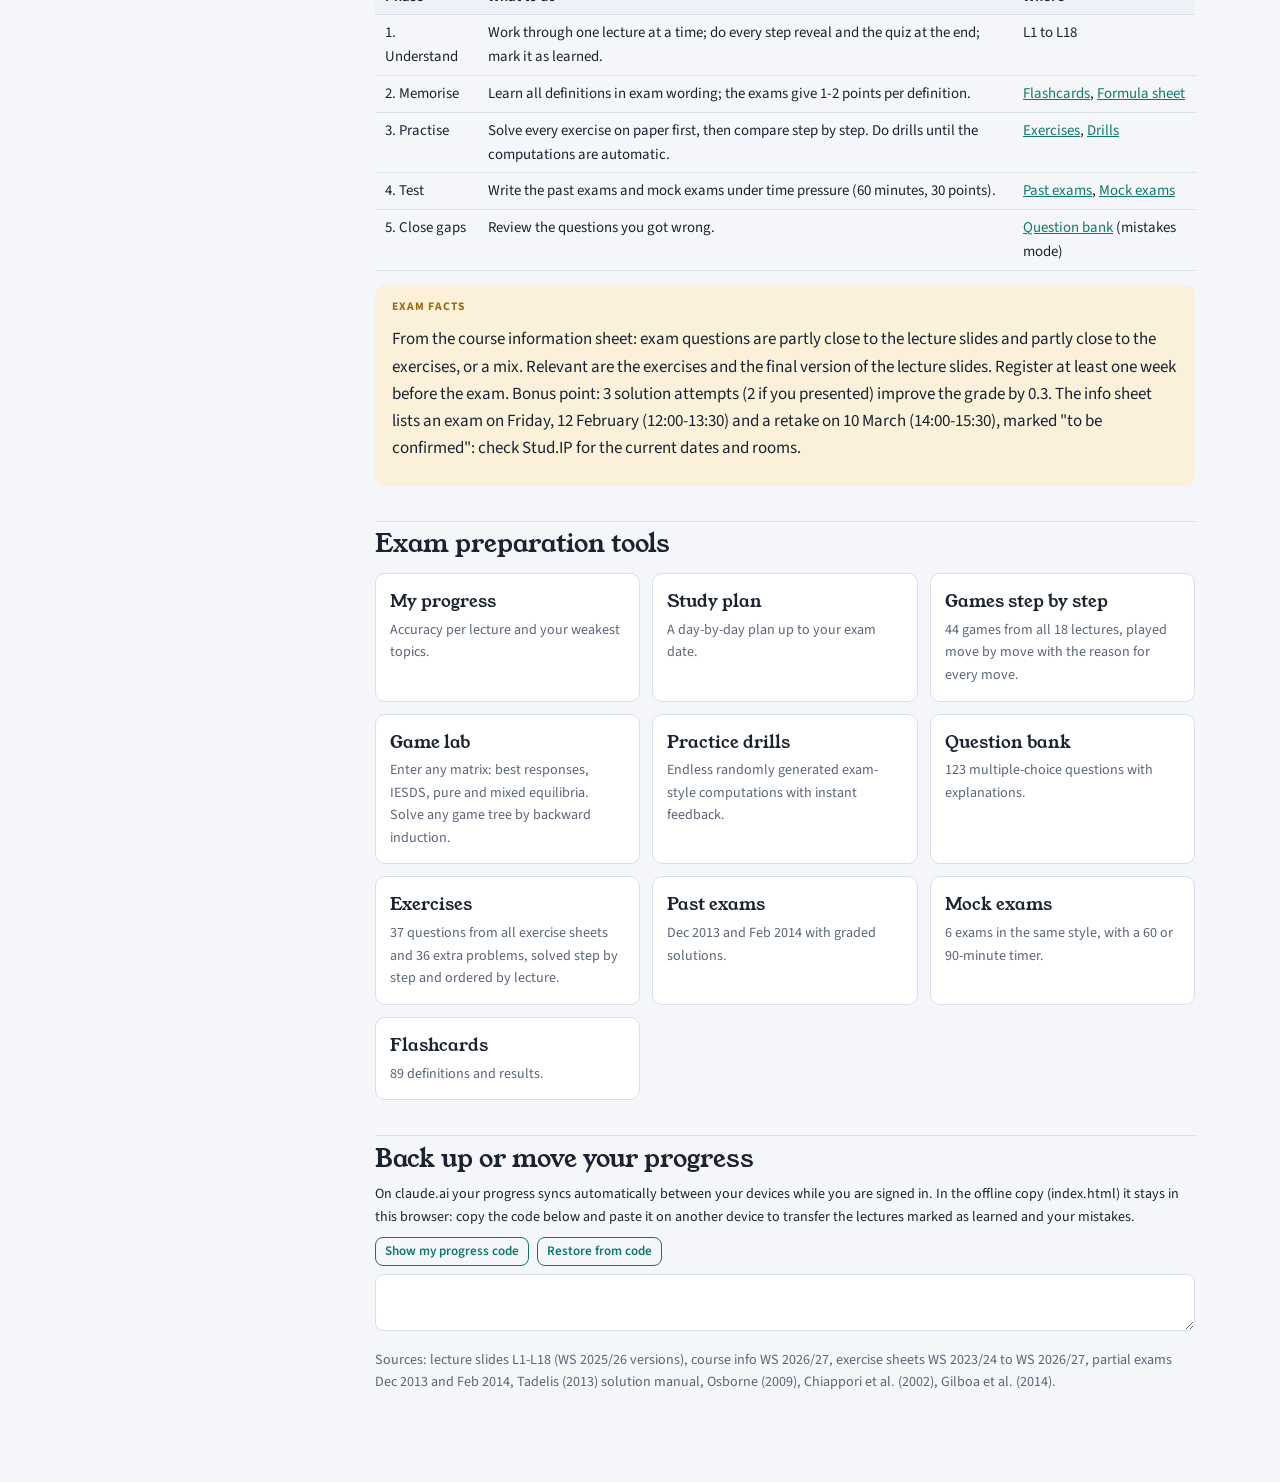
==== commit 29df7ab9: "Add step-by-step game walkthroughs for all 18 lectures with a Predict first mode; fix the L7 simple " ====
--- a/app/index.html
+++ b/app/index.html
@@ -41,6 +41,11 @@
 <script src="exercise-tools.js"></script>
 <script src="tutorial.js"></script>
 <script src="widgets.js"></script>
+<script src="walk-engine.js"></script>
+<script src="walk-a.js"></script>
+<script src="walk-b.js"></script>
+<script src="walk-c.js"></script>
+<script src="walk-q.js"></script>
 <script src="ai.js"></script>
 <script src="cloud.js"></script>
 <script src="app.js"></script>
--- a/app/style.css
+++ b/app/style.css
@@ -440,3 +440,106 @@
 .tour-ch > div { min-width: 0; }
 @media (max-width: 480px) { .tour-ch { flex-direction: column; align-items: flex-start; } }
 .tour.nospot .tour-block { background: rgba(10, 16, 24, .55); }
+
+/* step-by-step game walkthroughs */
+.wk-group { display: grid; gap: 18px; margin: 18px 0; }
+.wk-anchor { scroll-margin-top: 70px; }
+.wk:focus { outline: none; }
+.wk:focus-visible { outline: 2px solid var(--accent); outline-offset: 2px; }
+.wk-intro { margin: 0; color: var(--muted); }
+.wk-panels { display: grid; grid-template-columns: repeat(auto-fit, minmax(min(100%, 320px), 1fr)); gap: 14px; align-items: start; }
+.wk-panels.one { grid-template-columns: 1fr; }
+.wk-panel { min-width: 0; }
+.wk-ptitle { text-align: center; margin: 0 0 4px; }
+.wk-mxwrap { text-align: center; margin: 4px 0; }
+.wk-mxbox { position: relative; display: inline-block; text-align: left; vertical-align: top; }
+.wk-mxbox svg.wk-arrows { position: absolute; left: 0; top: 0; pointer-events: none; overflow: visible; }
+table.wk-mx td, table.wk-mx th { padding: 11px 20px; transition: background-color .25s; }
+table.wk-mx td { white-space: nowrap; }
+table.wk-mx td.wk-f { background: var(--accent-soft); }
+table.wk-mx td.ne.wk-f { background: var(--ne); box-shadow: inset 0 0 0 2px var(--accent); }
+table.wk-mx th.wk-fh { background: var(--accent-soft); color: var(--ink); }
+table.wk-mx th.wk-deadh { opacity: .35; }
+table.wk-mx .wk-cmp { box-shadow: 0 0 0 2px currentColor; border-radius: 4px; padding: 0 3px; background: var(--surface); }
+table.wk-mx .wk-plain { font-family: var(--f-body); font-size: .88rem; }
+.wk-prob { display: block; font-family: var(--f-mono); font-size: .72rem; font-weight: 700; }
+.wk-prob.p1 { color: var(--p1); }
+.wk-prob.p2 { color: var(--p2); }
+.wk-ar { stroke-width: 2.4; stroke-linecap: round; fill: none; }
+.wk-ar.p1 { stroke: var(--p1); } .wk-ar.p2 { stroke: var(--p2); } .wk-ar.pa { stroke: var(--accent); } .wk-ar.pm { stroke: var(--muted); }
+.wk-ar.head { stroke: none; }
+.wk-ar.head.p1 { fill: var(--p1); } .wk-ar.head.p2 { fill: var(--p2); } .wk-ar.head.pa { fill: var(--accent); } .wk-ar.head.pm { fill: var(--muted); }
+svg.tree .wk-sub { fill: none; stroke: var(--accent); stroke-width: 1.5; stroke-dasharray: 6 5; }
+svg.tree text.wk-sublbl { fill: var(--accent); font-size: 10px; font-weight: 700; letter-spacing: .08em; text-transform: uppercase; }
+svg.tree .wk-dim { opacity: .22; }
+svg.tree .wk-ring { fill: none; stroke: var(--accent); stroke-width: 2.5; animation: wkpulse 1.4s ease-in-out infinite; }
+@keyframes wkpulse { 50% { stroke-opacity: .3; } }
+svg.tree .wk-hl { fill: var(--ne); }
+svg.tree .edge.wk-bad { stroke: var(--bad); }
+svg.tree .wk-x { stroke: var(--bad); stroke-width: 3; stroke-linecap: round; fill: none; }
+svg.tree text.wk-bel { fill: var(--accent); font-weight: 700; font-style: normal; }
+svg.plot .wk-good { fill: var(--good); opacity: .13; stroke: none; }
+svg.plot .wk-bad { fill: var(--bad); opacity: .16; stroke: none; }
+svg.plot .wk-acc { fill: var(--accent); opacity: .12; stroke: none; }
+svg.plot .wk-f1 { fill: var(--p1-soft); stroke: var(--p1); stroke-width: 1.5; }
+svg.plot .wk-f2 { fill: var(--p2-soft); stroke: var(--p2); stroke-width: 1.5; }
+svg.plot .wk-fa { fill: var(--accent-soft); stroke: var(--accent); stroke-width: 1.5; }
+svg.plot .cbad { stroke: var(--bad); fill: none; stroke-width: 2; stroke-dasharray: 5 4; }
+svg.plot text.wk-t { fill: var(--ink); font-size: 12px; font-weight: 600; }
+.wk-text { border: 1px solid var(--line); border-radius: var(--radius); background: var(--surface-2); padding: 12px 14px; min-height: 9em; }
+.wk-text.anim { animation: fadein .3s ease; }
+.wk-meta { display: flex; gap: 10px; align-items: center; flex-wrap: wrap; }
+.wk-count { color: var(--muted); font-weight: 700; letter-spacing: .08em; text-transform: uppercase; font-size: .7rem; }
+.wk-who { padding: 1px 10px; border-radius: 999px; font-weight: 700; font-size: .78rem; }
+.wk-who.p0 { background: var(--accent-soft); color: var(--accent); }
+.wk-who.p1 { background: var(--p1-soft); color: var(--p1); }
+.wk-who.p2 { background: var(--p2-soft); color: var(--p2); }
+.wk-who.p3 { background: var(--good-soft); color: var(--good); }
+.wk-who.nat { background: var(--surface); color: var(--muted); border: 1px solid var(--line); }
+.wk-h { font-family: var(--f-display); font-size: 1.12rem; line-height: 1.35; margin: 6px 0 4px; }
+.wk-d { font-size: .97rem; }
+.wk-why, .wk-res { margin-top: 8px; padding: 8px 12px; border-radius: 0 8px 8px 0; font-size: .95rem; }
+.wk-why { border-left: 3px solid var(--accent); background: var(--surface); }
+.wk-res { border-left: 3px solid var(--good); background: var(--good-soft); }
+.wk-why .lbl, .wk-res .lbl { display: block; font-size: .68rem; letter-spacing: .1em; text-transform: uppercase; font-weight: 700; color: var(--accent); }
+.wk-res .lbl { color: var(--good); }
+.wk-ctl { display: flex; gap: 8px; align-items: center; flex-wrap: wrap; }
+.wk-dots { display: flex; gap: 5px; flex-wrap: wrap; flex: 1; justify-content: flex-end; }
+.wk-dot { width: 26px; height: 26px; border-radius: 50%; border: 1px solid var(--line); background: var(--surface); color: var(--muted); font: 600 .72rem var(--f-body); padding: 0; cursor: pointer; }
+.wk-dot.past { background: var(--accent-soft); color: var(--ink); }
+.wk-dot.on { background: var(--accent); border-color: var(--accent); color: var(--surface); }
+.wk-lecs { display: flex; flex-wrap: wrap; gap: 6px; margin: 14px 0 4px; }
+@media (max-width: 480px) {
+  table.wk-mx td, table.wk-mx th { padding: 9px 12px; }
+  .wk-dots { justify-content: flex-start; }
+}
+
+/* Walkthrough predictions */
+.wk .widget-head { flex-wrap: wrap; }
+.wk-ptoggle { margin-left: auto; display: inline-flex; align-items: center; gap: 6px; font-size: .8rem; font-weight: 600; color: var(--muted); cursor: pointer; white-space: nowrap; }
+.wk-ptoggle input { accent-color: var(--accent); margin: 0; }
+.wk-score { margin-left: auto; font-size: .75rem; font-weight: 700; color: var(--muted); }
+.wk-text.wk-asking { border-color: var(--accent); background: var(--surface); }
+.wk-qg { margin-top: 10px; }
+.wk-ql { margin: 0 0 4px; font-size: .88rem; font-weight: 600; }
+.wk-opts { display: flex; flex-wrap: wrap; gap: 6px; }
+.wk-opt { border: 1px solid var(--line); background: var(--surface-2); color: var(--ink); border-radius: 8px; padding: 6px 12px; font: inherit; font-size: .92rem; cursor: pointer; text-align: left; }
+.wk-opt:hover { border-color: var(--accent); }
+.wk-opt[aria-pressed="true"] { background: var(--accent-soft); border-color: var(--accent); box-shadow: inset 0 0 0 1px var(--accent); }
+.wk-qact { display: flex; flex-wrap: wrap; align-items: center; gap: 8px; margin-top: 12px; }
+.wk-fb { margin: 6px 0 4px; padding: 8px 12px; border-radius: 0 8px 8px 0; font-size: .93rem; }
+.wk-fb ul { margin: 4px 0; padding-left: 18px; }
+.wk-fb .lbl { display: block; font-size: .68rem; letter-spacing: .1em; text-transform: uppercase; font-weight: 700; }
+.wk-fb.ok { border-left: 3px solid var(--good); background: var(--good-soft); }
+.wk-fb.ok .lbl { color: var(--good); }
+.wk-fb.no { border-left: 3px solid var(--bad); background: var(--bad-soft); }
+.wk-fb.no .lbl { color: var(--bad); }
+table.wk-mx.wk-asking td, table.wk-mx.wk-asking th[data-h] { cursor: pointer; }
+table.wk-mx.wk-asking td:hover { outline: 2px dashed var(--accent); outline-offset: -3px; }
+table.wk-mx td.wk-pick, table.wk-mx th.wk-pick { background: var(--accent-soft); box-shadow: inset 0 0 0 2px var(--accent); }
+table.wk-mx .wk-pick { box-shadow: 0 0 0 2px var(--accent); border-radius: 4px; background: var(--accent-soft); }
+.tree .wk-hit { stroke: transparent; stroke-width: 18; cursor: pointer; pointer-events: stroke; }
+.tree .wk-hit:hover { stroke: var(--accent-soft); stroke-opacity: .8; }
+.tree line.edge.wk-sel { stroke: var(--accent); stroke-width: 4; stroke-dasharray: none; }
+.tree text.act.wk-sel { fill: var(--accent); font-weight: 700; }
+.wk-lscore { font-size: .7rem; opacity: .8; margin-left: 2px; }
